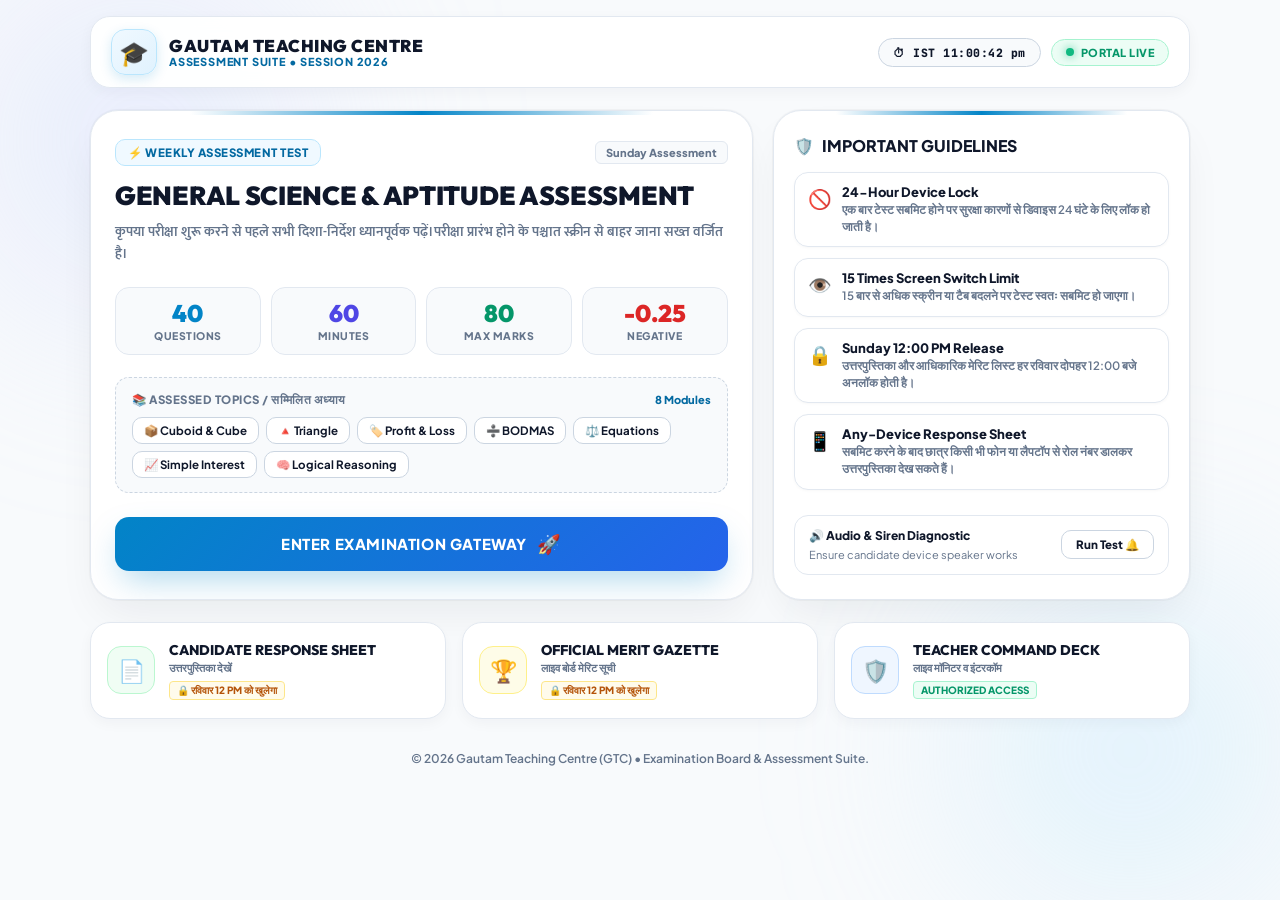
==== index.html @ b6282a98 "Add files via upload" ====
<!DOCTYPE html>
<html lang="en">
<head>
    <meta charset="UTF-8">
    <meta name="viewport" content="width=device-width, initial-scale=1.0, maximum-scale=5.0, user-scalable=yes">
    <meta name="referrer" content="no-referrer">
    <meta name="theme-color" content="#0284c7">
    <meta name="description" content="Gautam Teaching Centre (GTC) - National Standard Computer-Based Examination Gateway and Academic Assessment Suite 2026.">
    <title>Gautam Teaching Centre | Official Online Examination Gateway</title>
    
    <!-- 🌐 High-Performance Google Web Fonts -->
    <link rel="preconnect" href="https://fonts.googleapis.com">
    <link rel="preconnect" href="https://fonts.gstatic.com" crossorigin>
    <link href="https://fonts.googleapis.com/css2?family=Outfit:wght@500;600;700;800;900&family=Plus+Jakarta+Sans:wght@400;500;600;700;800&family=Mukta:wght@500;600;700;800&family=JetBrains+Mono:wght@600;700;800&display=swap" rel="stylesheet">

    <style>
        /* ==========================================================================
           🎨 1. CORE DESIGN TOKENS & SYSTEM VARIABLES
           ========================================================================== */
        :root {
            --primary: #0284c7;
            --primary-deep: #0369a1;
            --primary-light: #38bdf8;
            --primary-soft: #f0f9ff;
            --primary-border: #bae6fd;
            --primary-glow: rgba(2, 132, 199, 0.28);

            --accent: #4f46e5;
            --accent-deep: #3730a3;
            --accent-soft: #eef2ff;
            --accent-border: #c7d2fe;

            --royal-gold: #d97706;
            --royal-gold-light: #fef3c7;
            --royal-gold-border: #fde68a;

            --bg-page: #f8fafc;
            --surface: #ffffff;
            --surface-muted: #f8fafc;
            --surface-hover: #f1f5f9;

            --border-light: #e2e8f0;
            --border-card: #cbd5e1;
            --border-focus: #0284c7;

            --text-heading: #0f172a;
            --text-body: #334155;
            --text-muted: #64748b;
            --text-inverted: #ffffff;

            --success: #10b981;
            --success-deep: #059669;
            --success-bg: #ecfdf5;
            --success-border: #a7f3d0;
            --success-glow: rgba(16, 185, 129, 0.25);

            --warning: #f59e0b;
            --warning-deep: #b45309;
            --warning-bg: #fffbeb;
            --warning-border: #fde68a;

            --danger: #ef4444;
            --danger-deep: #dc2626;
            --danger-bg: #fef2f2;
            --danger-border: #fecaca;
            --danger-glow: rgba(239, 68, 68, 0.25);

            --radius-xs: 6px;
            --radius-sm: 10px;
            --radius-md: 14px;
            --radius-lg: 20px;
            --radius-xl: 28px;
            --radius-full: 9999px;

            --shadow-subtle: 0 4px 14px rgba(15, 23, 42, 0.04);
            --shadow-card: 0 20px 45px -12px rgba(15, 23, 42, 0.08), 0 0 1px 1px rgba(15, 23, 42, 0.04);
            --shadow-float: 0 14px 34px -8px rgba(2, 132, 199, 0.35);
            --shadow-modal: 0 30px 70px -15px rgba(15, 23, 42, 0.35);

            --transition-smooth: all 0.22s cubic-bezier(0.4, 0, 0.2, 1);
            --font-main: 'Plus Jakarta Sans', -apple-system, BlinkMacSystemFont, "Segoe UI", Roboto, sans-serif;
            --font-display: 'Outfit', sans-serif;
            --font-hindi: 'Mukta', sans-serif;
            --font-mono: 'JetBrains Mono', monospace;
        }

        /* ==========================================================================
           🛡️ 2. GLOBAL RESET & BASE VIEWPORT LOCK
           ========================================================================== */
        *, *::before, *::after {
            margin: 0;
            padding: 0;
            box-sizing: border-box;
            font-family: var(--font-main);
            -webkit-tap-highlight-color: transparent;
            -webkit-font-smoothing: antialiased;
            text-rendering: optimizeLegibility;
        }

        html {
            scroll-behavior: smooth;
            font-size: 15px;
        }

        html, body {
            overscroll-behavior-y: contain !important;
            touch-action: pan-x pan-y;
        }

        body {
            background-color: var(--bg-page);
            min-height: 100vh;
            color: var(--text-heading);
            display: flex;
            flex-direction: column;
            align-items: center;
            justify-content: flex-start;
            position: relative;
            overflow-x: hidden;
            padding: 16px 14px 90px;
        }

        /* Ambient Lighting Backdrops */
        .ambient-glow-left {
            position: fixed;
            width: 520px;
            height: 520px;
            background: radial-gradient(circle, rgba(199, 210, 254, 0.45) 0%, rgba(248, 250, 252, 0) 70%);
            top: -120px;
            left: -120px;
            border-radius: 50%;
            filter: blur(85px);
            z-index: 0;
            pointer-events: none;
        }

        .ambient-glow-right {
            position: fixed;
            width: 480px;
            height: 480px;
            background: radial-gradient(circle, rgba(186, 230, 253, 0.5) 0%, rgba(248, 250, 252, 0) 70%);
            bottom: -90px;
            right: -90px;
            border-radius: 50%;
            filter: blur(85px);
            z-index: 0;
            pointer-events: none;
        }

        /* ==========================================================================
           🏛️ 3. TOP COMMAND HEADER & STATUS BAR
           ========================================================================== */
        .portal-header {
            width: 100%;
            max-width: 1100px;
            background: rgba(255, 255, 255, 0.94);
            backdrop-filter: blur(14px);
            -webkit-backdrop-filter: blur(14px);
            border: 1.5px solid var(--border-light);
            border-radius: var(--radius-lg);
            padding: 12px 20px;
            display: flex;
            justify-content: space-between;
            align-items: center;
            box-shadow: var(--shadow-subtle);
            margin-bottom: 22px;
            position: relative;
            z-index: 20;
            flex-wrap: wrap;
            gap: 12px;
        }

        .brand-cluster {
            display: flex;
            align-items: center;
            gap: 12px;
            user-select: none;
        }

        .brand-logo-disc {
            width: 46px;
            height: 46px;
            background: linear-gradient(135deg, var(--primary-soft) 0%, #e0f2fe 100%);
            border: 1.8px solid var(--primary-border);
            border-radius: var(--radius-md);
            display: flex;
            align-items: center;
            justify-content: center;
            font-size: 24px;
            box-shadow: 0 4px 12px rgba(2, 132, 199, 0.16);
            transition: var(--transition-smooth);
            cursor: pointer;
            position: relative;
        }

        .brand-logo-disc:hover {
            transform: scale(1.06) rotate(-3deg);
            border-color: var(--primary);
        }

        .brand-logo-disc:active {
            transform: scale(0.94);
        }

        .brand-taglines h1 {
            font-family: var(--font-display);
            font-size: 17px;
            font-weight: 900;
            letter-spacing: 0.5px;
            color: var(--text-heading);
            text-transform: uppercase;
            line-height: 1.15;
        }

        .brand-taglines p {
            font-size: 11px;
            color: var(--primary-deep);
            font-weight: 800;
            letter-spacing: 0.8px;
            text-transform: uppercase;
        }

        .header-actions-cluster {
            display: flex;
            align-items: center;
            gap: 10px;
            flex-wrap: wrap;
        }

        .live-clock-pill {
            display: inline-flex;
            align-items: center;
            gap: 6px;
            background: var(--surface-muted);
            border: 1.2px solid var(--border-card);
            padding: 6px 14px;
            border-radius: var(--radius-full);
            font-family: var(--font-mono);
            font-size: 11.5px;
            font-weight: 800;
            color: var(--text-heading);
            letter-spacing: 0.5px;
        }

        .status-indicator-pill {
            display: inline-flex;
            align-items: center;
            gap: 7px;
            background: var(--success-bg);
            border: 1.5px solid var(--success-border);
            color: var(--success-deep);
            padding: 6px 14px;
            border-radius: var(--radius-full);
            font-size: 11px;
            font-weight: 800;
            text-transform: uppercase;
            letter-spacing: 0.5px;
        }

        .status-dot-pulse {
            width: 8px;
            height: 8px;
            background: #10b981;
            border-radius: 50%;
            box-shadow: 0 0 10px rgba(16, 185, 129, 0.8);
            animation: pulseAura 1.6s infinite ease-in-out;
        }

        @keyframes pulseAura {
            0%, 100% { transform: scale(1); opacity: 1; }
            50% { transform: scale(1.35); opacity: 0.45; }
        }

        /* ==========================================================================
           📦 4. MAIN ASSESSMENT GRID LAYOUT
           ========================================================================== */
        .portal-grid {
            width: 100%;
            max-width: 1100px;
            display: grid;
            grid-template-columns: 1.35fr 0.85fr;
            gap: 20px;
            position: relative;
            z-index: 10;
        }

        .glass-card {
            background: var(--surface);
            border: 1.5px solid var(--border-light);
            border-radius: var(--radius-xl);
            padding: 28px 24px;
            box-shadow: var(--shadow-card);
            position: relative;
            overflow: hidden;
            display: flex;
            flex-direction: column;
            justify-content: space-between;
            transition: var(--transition-smooth);
        }

        .glass-card::before {
            content: '';
            position: absolute;
            top: 0;
            left: 15%;
            right: 15%;
            height: 3.5px;
            background: linear-gradient(90deg, transparent, var(--primary), transparent);
        }

        .card-heading-strip {
            display: flex;
            justify-content: space-between;
            align-items: center;
            margin-bottom: 14px;
            flex-wrap: wrap;
            gap: 8px;
        }

        .assessment-badge {
            display: inline-flex;
            align-items: center;
            gap: 6px;
            background: var(--primary-soft);
            border: 1.2px solid var(--primary-border);
            color: var(--primary-deep);
            padding: 5px 12px;
            border-radius: var(--radius-sm);
            font-size: 11.5px;
            font-weight: 800;
            letter-spacing: 0.5px;
            text-transform: uppercase;
        }

        .session-sub-tag {
            font-size: 11px;
            font-weight: 800;
            color: var(--text-muted);
            background: var(--surface-muted);
            border: 1px solid var(--border-light);
            padding: 4px 10px;
            border-radius: var(--radius-xs);
        }

        .exam-title-display {
            font-family: var(--font-display);
            font-size: 26px;
            font-weight: 900;
            color: var(--text-heading);
            text-transform: uppercase;
            line-height: 1.25;
            margin-bottom: 8px;
            letter-spacing: -0.3px;
        }

        .exam-desc-hindi {
            font-family: var(--font-hindi);
            font-size: 14px;
            color: var(--text-muted);
            line-height: 1.6;
            margin-bottom: 22px;
            font-weight: 600;
        }

        /* 4-Point Metrics Quad */
        .metrics-quad-grid {
            display: grid;
            grid-template-columns: repeat(4, 1fr);
            gap: 10px;
            margin-bottom: 22px;
        }

        .metric-cell {
            background: var(--surface-muted);
            border: 1.5px solid var(--border-light);
            border-radius: var(--radius-md);
            padding: 12px 6px;
            text-align: center;
            transition: var(--transition-smooth);
        }

        .metric-cell:hover {
            transform: translateY(-2px);
            background: #ffffff;
            border-color: var(--primary-border);
            box-shadow: 0 6px 16px -4px var(--primary-glow);
        }

        .metric-value {
            font-family: var(--font-display);
            font-size: 24px;
            font-weight: 900;
            line-height: 1.1;
            margin-bottom: 2px;
        }

        .metric-label {
            font-size: 10.5px;
            font-weight: 800;
            color: var(--text-muted);
            text-transform: uppercase;
            letter-spacing: 0.5px;
        }

        /* Topics Cloud */
        .topics-cloud-box {
            background: var(--surface-muted);
            border: 1.5px dashed var(--border-card);
            border-radius: var(--radius-md);
            padding: 14px 16px;
            margin-bottom: 24px;
        }

        .topics-header-row {
            display: flex;
            justify-content: space-between;
            align-items: center;
            margin-bottom: 10px;
        }

        .topics-title-label {
            font-size: 11.5px;
            font-weight: 800;
            color: var(--text-muted);
            text-transform: uppercase;
            letter-spacing: 0.5px;
        }

        .topics-count-badge {
            font-size: 11px;
            font-weight: 800;
            color: var(--primary-deep);
        }

        .topics-cloud {
            display: flex;
            gap: 7px;
            flex-wrap: wrap;
        }

        .topic-pill {
            background: #ffffff;
            border: 1.2px solid var(--border-card);
            color: var(--text-heading);
            padding: 5px 11px;
            border-radius: var(--radius-sm);
            font-size: 11.5px;
            font-weight: 700;
            display: inline-flex;
            align-items: center;
            gap: 5px;
            transition: var(--transition-smooth);
        }

        .topic-pill:hover {
            border-color: var(--primary);
            color: var(--primary-deep);
            background: var(--primary-soft);
        }

        /* Launch Examination CTA Button */
        .btn-primary-launch {
            width: 100%;
            min-height: 54px;
            background: linear-gradient(135deg, #0284c7 0%, #2563eb 100%);
            color: #ffffff;
            border: none;
            border-radius: var(--radius-md);
            font-size: 15px;
            font-weight: 800;
            letter-spacing: 0.6px;
            text-transform: uppercase;
            cursor: pointer;
            box-shadow: var(--shadow-float);
            display: flex;
            align-items: center;
            justify-content: center;
            gap: 10px;
            text-decoration: none;
            transition: var(--transition-smooth);
            position: relative;
            overflow: hidden;
            user-select: none;
        }

        .btn-primary-launch::after {
            content: '';
            position: absolute;
            top: 0; left: -100%; width: 60%; height: 100%;
            background: linear-gradient(90deg, transparent, rgba(255, 255, 255, 0.25), transparent);
            transform: skewX(-25deg);
            animation: shineSweep 4s infinite ease-in-out;
        }

        @keyframes shineSweep {
            0% { left: -100%; }
            20% { left: 140%; }
            100% { left: 140%; }
        }

        .btn-primary-launch:hover {
            transform: translateY(-2px);
            box-shadow: 0 16px 36px -6px rgba(37, 99, 235, 0.55);
        }

        .btn-primary-launch:active {
            transform: translateY(1px);
        }

        /* Instructions & Rules Side Column */
        .rules-column-title {
            font-family: var(--font-display);
            font-size: 16px;
            font-weight: 900;
            color: var(--text-heading);
            text-transform: uppercase;
            margin-bottom: 16px;
            display: flex;
            align-items: center;
            gap: 8px;
        }

        .rules-cards-stack {
            display: flex;
            flex-direction: column;
            gap: 11px;
            margin-bottom: 20px;
        }

        .rule-item-card {
            display: flex;
            align-items: flex-start;
            gap: 10px;
            background: #ffffff;
            border: 1.2px solid var(--border-light);
            padding: 11px 13px;
            border-radius: var(--radius-md);
            box-shadow: 0 1px 3px rgba(15, 23, 42, 0.03);
            transition: var(--transition-smooth);
        }

        .rule-item-card:hover {
            border-color: var(--border-card);
            transform: translateX(2px);
        }

        .rule-icon-box {
            font-size: 19px;
            flex-shrink: 0;
            margin-top: 2px;
        }

        .rule-item-card h5 {
            font-size: 13px;
            font-weight: 800;
            color: var(--text-heading);
            margin-bottom: 2px;
        }

        .rule-item-card p {
            font-size: 11.5px;
            color: var(--text-muted);
            line-height: 1.45;
            font-weight: 600;
        }

        /* Diagnostic & Audio Tool Strip */
        .system-readiness-box {
            background: #ffffff;
            border: 1.5px solid var(--border-light);
            border-radius: var(--radius-md);
            padding: 12px 14px;
            display: flex;
            align-items: center;
            justify-content: space-between;
            margin-top: auto;
        }

        .action-chip-btn {
            background: #ffffff;
            border: 1.4px solid var(--border-card);
            color: var(--text-heading);
            padding: 6px 14px;
            border-radius: var(--radius-sm);
            font-size: 11.5px;
            font-weight: 800;
            cursor: pointer;
            display: inline-flex;
            align-items: center;
            gap: 6px;
            transition: var(--transition-smooth);
            user-select: none;
            outline: none;
        }

        .action-chip-btn:hover {
            border-color: var(--primary);
            color: var(--primary);
            background: var(--primary-soft);
            transform: translateY(-1px);
        }

        /* ==========================================================================
           ⚡ 5. UNIVERSAL QUICK NAVIGATION DOCK (SUNDAY 12:00 PM LOCK APPLIED)
           ========================================================================== */
        .quick-nav-dock {
            width: 100%;
            max-width: 1100px;
            margin: 22px auto 0;
            display: grid;
            grid-template-columns: repeat(3, 1fr);
            gap: 16px;
            position: relative;
            z-index: 10;
        }

        .dock-card {
            background: var(--surface);
            border: 1.5px solid var(--border-light);
            border-radius: var(--radius-lg);
            padding: 18px 16px;
            display: flex;
            align-items: center;
            gap: 14px;
            cursor: pointer;
            box-shadow: var(--shadow-subtle);
            transition: var(--transition-smooth);
            user-select: none;
            position: relative;
            overflow: hidden;
        }

        .dock-card:hover {
            transform: translateY(-3px);
            border-color: var(--primary-border);
            box-shadow: var(--shadow-card);
        }

        .dock-icon-box {
            width: 48px;
            height: 48px;
            border-radius: var(--radius-md);
            display: flex;
            align-items: center;
            justify-content: center;
            font-size: 22px;
            flex-shrink: 0;
        }

        .dock-icon-box.sheet {
            background: #f0fdf4;
            border: 1.5px solid #bbf7d0;
            color: #16a34a;
        }

        .dock-icon-box.result {
            background: #fefce8;
            border: 1.5px solid #fef08a;
            color: #ca8a04;
        }

        .dock-icon-box.admin {
            background: #eff6ff;
            border: 1.5px solid #bfdbfe;
            color: #2563eb;
        }

        .dock-text h4 {
            font-family: var(--font-display);
            font-size: 14px;
            font-weight: 800;
            color: var(--text-heading);
            text-transform: uppercase;
            margin-bottom: 2px;
        }

        .dock-text p {
            font-size: 11px;
            color: var(--text-muted);
            font-weight: 600;
            line-height: 1.35;
        }

        .locked-tag-badge {
            display: inline-flex;
            align-items: center;
            gap: 4px;
            background: #fffbeb;
            border: 1px solid #fde68a;
            color: #b45309;
            padding: 2px 7px;
            border-radius: 4px;
            font-size: 10px;
            font-weight: 800;
            margin-top: 5px;
            text-transform: uppercase;
        }

        .unlocked-tag-badge {
            display: inline-flex;
            align-items: center;
            gap: 4px;
            background: #ecfdf5;
            border: 1px solid #a7f3d0;
            color: #059669;
            padding: 2px 7px;
            border-radius: 4px;
            font-size: 10px;
            font-weight: 800;
            margin-top: 5px;
            text-transform: uppercase;
        }

        /* ==========================================================================
           🔍 6. CANDIDATE CROSS-DEVICE FAST ROLL LOOKUP WIDGET
           ========================================================================== */
        .lookup-widget-section {
            width: 100%;
            max-width: 1100px;
            margin-top: 20px;
            background: #ffffff;
            border: 1.5px solid var(--border-light);
            border-radius: var(--radius-lg);
            padding: 18px 20px;
            box-shadow: var(--shadow-subtle);
            position: relative;
            z-index: 10;
        }

        .lookup-widget-header {
            display: flex;
            justify-content: space-between;
            align-items: center;
            margin-bottom: 12px;
            flex-wrap: wrap;
            gap: 8px;
        }

        .lookup-widget-header h3 {
            font-family: var(--font-display);
            font-size: 14px;
            font-weight: 800;
            color: var(--text-heading);
            text-transform: uppercase;
            display: flex;
            align-items: center;
            gap: 6px;
        }

        .lookup-input-cluster {
            display: flex;
            gap: 10px;
            flex-wrap: wrap;
        }

        .lookup-input {
            flex: 1;
            min-width: 240px;
            height: 46px;
            padding: 10px 16px;
            background: var(--surface-muted);
            border: 1.5px solid var(--border-card);
            border-radius: var(--radius-md);
            font-family: var(--font-mono);
            font-size: 13.5px;
            font-weight: 800;
            color: var(--text-heading);
            outline: none;
            text-transform: uppercase;
            letter-spacing: 1.5px;
            transition: var(--transition-smooth);
        }

        .lookup-input:focus {
            background: #ffffff;
            border-color: var(--primary);
            box-shadow: 0 0 0 3px var(--primary-glow);
        }

        /* ==========================================================================
           🔒 7. MASTER ADMIN PASSCODE MODAL (KEY: GK9890)
           ========================================================================== */
        .modal-overlay {
            position: fixed;
            inset: 0;
            background: rgba(15, 23, 42, 0.78);
            backdrop-filter: blur(10px);
            -webkit-backdrop-filter: blur(10px);
            display: none;
            justify-content: center;
            align-items: center;
            padding: 20px;
            z-index: 99999;
        }

        .modal-box {
            background: #ffffff;
            border: 1.5px solid var(--border-light);
            border-radius: var(--radius-xl);
            max-width: 440px;
            width: 100%;
            padding: 28px 24px;
            text-align: center;
            box-shadow: var(--shadow-modal);
            position: relative;
            animation: modalFadeIn 0.24s cubic-bezier(0.4, 0, 0.2, 1);
        }

        @keyframes modalFadeIn {
            from { opacity: 0; transform: scale(0.92) translateY(12px); }
            to { opacity: 1; transform: scale(1) translateY(0); }
        }

        .icon-crest-wrap {
            width: 60px;
            height: 60px;
            background: linear-gradient(135deg, var(--primary-soft) 0%, #e0f2fe 100%);
            border: 1.8px solid var(--primary-border);
            border-radius: var(--radius-lg);
            display: flex;
            align-items: center;
            justify-content: center;
            margin: 0 auto 14px;
            font-size: 28px;
            box-shadow: 0 8px 22px -6px rgba(2, 132, 199, 0.25);
        }

        .modal-pass-input {
            width: 100%;
            height: 50px;
            padding: 12px;
            background: #f8fafc;
            border: 1.8px solid var(--border-card);
            border-radius: var(--radius-md);
            color: var(--text-heading);
            font-family: var(--font-mono);
            font-size: 15px;
            text-align: center;
            font-weight: 800;
            letter-spacing: 3px;
            outline: none;
            box-sizing: border-box;
            margin-bottom: 8px;
            text-transform: uppercase;
            transition: var(--transition-smooth);
        }

        .modal-pass-input:focus {
            border-color: var(--primary);
            background: #ffffff;
            box-shadow: 0 0 0 3.5px var(--primary-glow);
        }

        .modal-err-msg {
            color: var(--danger-deep);
            background: var(--danger-bg);
            border: 1px solid var(--danger-border);
            padding: 8px 12px;
            border-radius: var(--radius-sm);
            font-size: 12px;
            font-weight: 700;
            margin-bottom: 14px;
            display: none;
        }

        /* Floating Toast */
        #portalToast {
            position: fixed;
            bottom: 26px;
            background: #0f172a;
            color: #ffffff;
            padding: 11px 22px;
            border-radius: var(--radius-full);
            font-size: 12.5px;
            font-weight: 700;
            z-index: 100002;
            display: none;
            box-shadow: 0 10px 25px rgba(0, 0, 0, 0.25);
            animation: toastPop 0.25s ease;
        }

        @keyframes toastPop {
            from { transform: translateY(15px); opacity: 0; }
            to { transform: translateY(0); opacity: 1; }
        }

        /* Footer */
        .portal-footer {
            margin-top: 32px;
            font-size: 12px;
            color: var(--text-muted);
            font-weight: 600;
            text-align: center;
            user-select: none;
        }

        /* ==========================================================================
           📱 8. ADVANCED RESPONSIVE DESIGN (<820px, <540px)
           ========================================================================== */
        @media (max-width: 820px) {
            body {
                padding: 10px 10px 90px;
            }

            .portal-grid {
                grid-template-columns: 1fr;
            }

            .quick-nav-dock {
                grid-template-columns: 1fr;
            }

            .metrics-quad-grid {
                grid-template-columns: repeat(2, 1fr);
            }

            .exam-title-display {
                font-size: 22px;
            }

            .portal-header {
                padding: 10px 14px;
            }

            .brand-taglines h1 {
                font-size: 15px;
            }
        }

        @media (max-width: 480px) {
            .glass-card {
                padding: 22px 16px;
            }

            .metric-value {
                font-size: 20px;
            }

            .dock-card {
                padding: 14px 12px;
            }
        }
    </style>
</head>

<body>

    <!-- 🌌 Ambient Lights -->
    <div class="ambient-glow-left"></div>
    <div class="ambient-glow-right"></div>

    <!-- 🔔 Notification Toast -->
    <div id="portalToast">Notification message</div>

    <!-- ==========================================================================
         🏛️ 1. TOP COMMAND HEADER
         ========================================================================== -->
    <header class="portal-header">
        <div class="brand-cluster">
            <div class="brand-logo-disc" id="secretAdminLogo">
                🎓
            </div>
            <div class="brand-taglines">
                <h1>GAUTAM TEACHING CENTRE</h1>
                <p id="portalHeaderSession">ASSESSMENT SUITE • SESSION 2026</p>
            </div>
        </div>

        <div class="header-actions-cluster">
            <div class="live-clock-pill" id="livePortalClock">⏱ IST --:--:--</div>
            <div class="status-indicator-pill">
                <span class="status-dot-pulse"></span>
                <span>Portal Live</span>
            </div>
        </div>
    </header>

    <!-- ==========================================================================
         📦 2. CORE ASSESSMENT OVERVIEW GRID
         ========================================================================== -->
    <main class="portal-grid">
        
        <!-- Left: Live Exam Briefing Card -->
        <section class="glass-card">
            <div>
                <div class="card-heading-strip">
                    <span class="assessment-badge" id="badgeExamType">
                        ⚡ WEEKLY ASSESSMENT TEST
                    </span>
                    <span class="session-sub-tag">Sunday Assessment</span>
                </div>

                <h2 class="exam-title-display" id="dispExamTitle">
                    General Science & Aptitude Assessment
                </h2>
                <p class="exam-desc-hindi" id="dispExamSubtitle">
                    कृपया परीक्षा शुरू करने से पहले सभी दिशा-निर्देश ध्यानपूर्वक पढ़ें। परीक्षा प्रारंभ होने के पश्चात स्क्रीन से बाहर जाना सख्त वर्जित है।
                </p>

                <!-- 📊 4-Point Metrics Quad -->
                <div class="metrics-quad-grid">
                    <div class="metric-cell">
                        <div class="metric-value" id="valQuestions" style="color: var(--primary);">40</div>
                        <div class="metric-label">Questions</div>
                    </div>
                    <div class="metric-cell">
                        <div class="metric-value" id="valDuration" style="color: #4f46e5;">60</div>
                        <div class="metric-label">Minutes</div>
                    </div>
                    <div class="metric-cell">
                        <div class="metric-value" id="valMaxMarks" style="color: #059669;">80</div>
                        <div class="metric-label">Max Marks</div>
                    </div>
                    <div class="metric-cell">
                        <div class="metric-value" id="valNegative" style="color: #dc2626;">-0.25</div>
                        <div class="metric-label">Negative</div>
                    </div>
                </div>

                <!-- 🏷️ Dynamic Topics Cloud -->
                <div class="topics-cloud-box">
                    <div class="topics-header-row">
                        <span class="topics-title-label">
                            📚 Assessed Topics / सम्मिलित अध्याय
                        </span>
                        <span class="topics-count-badge" id="dispTopicCount">8 Modules</span>
                    </div>
                    <div class="topics-cloud" id="topicsContainer">
                        <span class="topic-pill">📦 Cuboid & Cube</span>
                        <span class="topic-pill">🔺 Triangle</span>
                        <span class="topic-pill">🏷️ Profit & Loss</span>
                        <span class="topic-pill">➗ BODMAS</span>
                        <span class="topic-pill">⚖️ Equations</span>
                        <span class="topic-pill">📈 Simple Interest</span>
                        <span class="topic-pill">🧠 Logical Reasoning</span>
                    </div>
                </div>
            </div>

            <!-- Primary Action Launch Button -->
            <a href="auth.html" style="text-decoration: none;">
                <button type="button" class="btn-primary-launch">
                    <span>Enter Examination Gateway</span>
                    <span style="font-size: 19px;">🚀</span>
                </button>
            </a>
        </section>

        <!-- Right: Rules & Diagnostics Card -->
        <section class="glass-card" style="padding: 24px 20px;">
            <div>
                <h3 class="rules-column-title">
                    <span>🛡️</span>
                    <span>Important Guidelines</span>
                </h3>

                <div class="rules-cards-stack">
                    <div class="rule-item-card" id="deviceLockRuleCard" onclick="handleDeviceLockTap()" style="cursor: pointer; user-select: none;">
                        <span class="rule-icon-box" style="color: #dc2626;">🚫</span>
                        <div>
                            <h5>24-Hour Device Lock</h5>
                            <p>एक बार टेस्ट सबमिट होने पर सुरक्षा कारणों से डिवाइस 24 घंटे के लिए लॉक हो जाती है।</p>
                        </div>
                    </div>

                    <div class="rule-item-card">
                        <span class="rule-icon-box" style="color: #b45309;">👁️</span>
                        <div>
                            <h5>15 Times Screen Switch Limit</h5>
                            <p>15 बार से अधिक स्क्रीन या टैब बदलने पर टेस्ट स्वतः सबमिट हो जाएगा।</p>
                        </div>
                    </div>

                    <div class="rule-item-card">
                        <span class="rule-icon-box" style="color: #0284c7;">🔒</span>
                        <div>
                            <h5>Sunday 12:00 PM Release</h5>
                            <p>उत्तरपुस्तिका और आधिकारिक मेरिट लिस्ट हर रविवार दोपहर 12:00 बजे अनलॉक होती है।</p>
                        </div>
                    </div>

                    <div class="rule-item-card">
                        <span class="rule-icon-box" style="color: #10b981;">📱</span>
                        <div>
                            <h5>Any-Device Response Sheet</h5>
                            <p>सबमिट करने के बाद छात्र किसी भी फोन या लैपटॉप से रोल नंबर डालकर उत्तरपुस्तिका देख सकते हैं।</p>
                        </div>
                    </div>
                </div>
            </div>

            <!-- Diagnostics -->
            <div class="system-readiness-box">
                <div>
                    <span style="font-size: 12px; font-weight: 800; color: var(--text-heading); display: block;">🔊 Audio & Siren Diagnostic</span>
                    <span style="font-size: 11px; color: var(--text-muted);">Ensure candidate device speaker works</span>
                </div>
                <button type="button" class="action-chip-btn" onclick="performSystemAudioCheck()">Run Test 🔔</button>
            </div>
        </section>
    </main>

    <!-- ==========================================================================
         ⚡ 3. QUICK NAVIGATION UTILITIES DOCK
         ========================================================================== -->
    <nav class="quick-nav-dock">
        <!-- Response Sheet Card -->
        <div class="dock-card" id="badgeDockResponse" onclick="handleLockedNavClick('response-sheet.html', 'Response Sheet')">
            <div class="dock-icon-box sheet">📄</div>
            <div class="dock-text">
                <h4>Candidate Response Sheet</h4>
                <p>उत्तरपुस्तिका देखें</p>
                <div id="badgeLockResponse" class="locked-tag-badge">🔒 रविवार 12 PM को खुलेगा</div>
            </div>
        </div>

        <!-- Merit List Card -->
        <div class="dock-card" id="badgeDockResult" onclick="handleLockedNavClick('result.html', 'Merit List')">
            <div class="dock-icon-box result">🏆</div>
            <div class="dock-text">
                <h4>Official Merit Gazette</h4>
                <p>लाइव बोर्ड मेरिट सूची</p>
                <div id="badgeLockResult" class="locked-tag-badge">🔒 रविवार 12 PM को खुलेga</div>
            </div>
        </div>

        <!-- Teacher Command Center -->
        <div class="dock-card" onclick="openAdminModal()">
            <div class="dock-icon-box admin">🛡️</div>
            <div class="dock-text">
                <h4>Teacher Command Deck</h4>
                <p>लाइव मॉनिटर व इंटरकॉम</p>
                <div class="unlocked-tag-badge">Authorized Access</div>
            </div>
        </div>
    </nav>

    <!-- ==========================================================================
         🔒 5. MASTER ADMIN PASSCODE MODAL
         ========================================================================== -->
    <div id="adminBypassModal" class="modal-overlay">
        <div class="modal-box">
            <div class="icon-crest-wrap">🛡️</div>
            <h3 id="adminModalTitle" style="font-family: var(--font-display); font-size: 19px; font-weight: 900; text-transform: uppercase; margin-bottom: 6px;">
                Authorization Required
            </h3>
            <p id="adminModalDesc" style="font-size: 13px; color: var(--text-muted); line-height: 1.5; margin-bottom: 18px; font-weight: 600;">
                यह अनुभाग केवल रविवार दोपहर 12:00 बजे अनलॉक होता है। अभी खोलने हेतु शिक्षक का मास्टर पासवर्ड दर्ज करें:
            </p>

            <input 
                type="password" 
                id="adminBypassPassInput" 
                placeholder="ENTER MASTER PASSCODE" 
                autocomplete="off" 
                class="modal-pass-input"
                oninput="this.value = this.value.toUpperCase()">

            <div id="adminBypassErr" class="modal-err-msg">
                ❌ अमान्य पासवर्ड! कृपया सही कोड दर्ज करें।
            </div>

            <div style="display: flex; gap: 10px;">
                <button type="button" class="btn-primary-launch" style="min-height: 46px; font-size: 13.5px;" onclick="verifyAdminBypass()">
                    Authorize & Open 🚀
                </button>
                <button type="button" class="action-chip-btn" style="min-height: 46px; padding: 0 18px;" onclick="closeAdminBypassModal()">
                    Cancel
                </button>
            </div>
        </div>
    </div>

    <!-- 🏷️ Footer -->
    <footer class="portal-footer">
        &copy; 2026 Gautam Teaching Centre (GTC) • Examination Board & Assessment Suite.
    </footer>

    <!-- Optional Question Bank Intake -->
    <script src="js/questions.js" onerror="this.onerror=null; console.log('Questions file linked.');"></script>

    <!-- ==========================================================================
         🧠 6. GATEWAY CONTROLLER JAVASCRIPT ENGINE
         ========================================================================== */ -->
    <script>
        const MASTER_PASS = "GK9890";
        const BACKUP_KEYS = ["GK9890"];
        let targetLockedUrl = "";

        /**
         * Check if unlocked by schedule:
         * Sunday >= 12:00 PM (IST)
         */
        function isUnlockedBySchedule() {
            const now = new Date();
            const day = now.getDay(); // 0 is Sunday
            const hour = now.getHours(); // 0 to 23
            return (day === 0 && hour >= 12);
        }

        window.addEventListener('DOMContentLoaded', () => {
            startLiveClock();
            updateScheduleLockBadges();
            initializeDynamicMetrics();
        });

        function initializeDynamicMetrics() {
            try {
                if (typeof questions !== 'undefined' && Array.isArray(questions) && questions.length > 0) {
                    const qCount = questions.length;
                    const maxMarks = (qCount * 2).toFixed(0);
                    
                    const elQ = document.getElementById("valQuestions");
                    const elM = document.getElementById("valMaxMarks");
                    if (elQ) elQ.textContent = qCount;
                    if (elM) elM.textContent = maxMarks;
                }
            } catch (e) {}
        }

        function updateScheduleLockBadges() {
            const isUnlocked = isUnlockedBySchedule() || sessionStorage.getItem("adminUnlockedAll") === "true";
            const bResp = document.getElementById("badgeLockResponse");
            const bRes = document.getElementById("badgeLockResult");

            if (isUnlocked) {
                if (bResp) { bResp.className = "unlocked-tag-badge"; bResp.textContent = "🟢 Unlocked"; }
                if (bRes) { bRes.className = "unlocked-tag-badge"; bRes.textContent = "🟢 Unlocked"; }
            } else {
                if (bResp) { bResp.className = "locked-tag-badge"; bResp.textContent = "🔒 रविवार 12 PM को खुलेगा"; }
                if (bRes) { bRes.className = "locked-tag-badge"; bRes.textContent = "🔒 रविवार 12 PM को खुलेगा"; }
            }
        }

        function handleLockedNavClick(destinationUrl, featureName) {
            const isUnlocked = isUnlockedBySchedule() || sessionStorage.getItem("adminUnlockedAll") === "true";
            if (isUnlocked) {
                window.location.href = destinationUrl;
            } else {
                targetLockedUrl = destinationUrl;
                openAdminBypassModal(featureName);
            }
        }

        function openAdminBypassModal(featureName) {
            const modal = document.getElementById("adminBypassModal");
            const title = document.getElementById("adminModalTitle");
            const err = document.getElementById("adminBypassErr");
            const input = document.getElementById("adminBypassPassInput");

            if (title && featureName) title.textContent = `${featureName} Locked 🔒`;
            if (err) err.style.display = "none";
            if (input) input.value = "";
            if (modal) modal.style.display = "flex";
            if (input) setTimeout(() => input.focus(), 150);
        }

        function closeAdminBypassModal() {
            const modal = document.getElementById("adminBypassModal");
            if (modal) modal.style.display = "none";
        }

        function verifyAdminBypass() {
            const input = document.getElementById("adminBypassPassInput");
            const err = document.getElementById("adminBypassErr");
            const entered = input ? input.value.trim().toUpperCase() : "";

            if (BACKUP_KEYS.includes(entered)) {
                sessionStorage.setItem("adminUnlockedAll", "true");
                sessionStorage.setItem("adminAuth", "true");
                sessionStorage.setItem("adminPassKey", entered);
                closeAdminBypassModal();
                showToast("✅ Authorization Confirmed! Opening...");
                setTimeout(() => {
                    window.location.href = targetLockedUrl || "admin-monitor.html";
                }, 350);
            } else {
                if (err) err.style.display = "block";
                if (input) { input.value = ""; input.focus(); }
            }
        }

        function openAdminModal() {
            targetLockedUrl = "admin-monitor.html";
            openAdminBypassModal("Teacher Deck");
        }

        // 5-Click secret logo trigger
        let logoClicks = 0;
        let logoTimer = null;
        const logo = document.getElementById("secretAdminLogo");
        if (logo) {
            logo.addEventListener("click", () => {
                logoClicks++;
                clearTimeout(logoTimer);
                logoTimer = setTimeout(() => { logoClicks = 0; }, 2500);
                if (logoClicks >= 5) {
                    logoClicks = 0;
                    openAdminModal();
                }
            });
        }

        // Keyboard Shortcut: Ctrl + Alt + A for Invigilator Deck
        document.addEventListener("keydown", (e) => {
            if (e.ctrlKey && e.altKey && e.key.toLowerCase() === "a") {
                e.preventDefault();
                openAdminModal();
            }
        });

        // 🔓 5-Tap Device Lock Reset Logic
        let deviceLockTapCount = 0;
        let deviceLockTapTimer = null;
        function handleDeviceLockTap() {
            deviceLockTapCount++;
            clearTimeout(deviceLockTapTimer);
            playKeyTapSound();
            deviceLockTapTimer = setTimeout(() => { deviceLockTapCount = 0; }, 3000);

            if (deviceLockTapCount < 5) {
                showToast(`⚡ Tap ${5 - deviceLockTapCount} more times to reset Device Lock 🔓`);
            } else {
                deviceLockTapCount = 0;
                try {
                    localStorage.removeItem("gtc_device_locked_timestamp");
                    localStorage.removeItem("gtc_device_locked_date");
                    localStorage.removeItem("testSubmitted");
                    localStorage.removeItem("gtc_exam_end_time");
                    localStorage.setItem("reattemptGranted", "true");
                } catch (e) {}

                performSystemAudioCheck();
                showToast("🔓 24-Hour Device Lock Reset Successfully! You can now start test.");
            }
        }

        function playKeyTapSound() {
            try {
                const AudioCtx = window.AudioContext || window.webkitAudioContext;
                const ctx = new AudioCtx();
                const osc = ctx.createOscillator();
                const gain = ctx.createGain();
                osc.type = "sine";
                osc.frequency.setValueAtTime(650, ctx.currentTime);
                gain.gain.setValueAtTime(0.08, ctx.currentTime);
                gain.gain.exponentialRampToValueAtTime(0.001, ctx.currentTime + 0.08);
                osc.connect(gain);
                gain.connect(ctx.destination);
                osc.start();
                osc.stop(ctx.currentTime + 0.09);
            } catch (e) {}
        }

        function startLiveClock() {
            function updateClock() {
                const clockEl = document.getElementById("livePortalClock");
                if (!clockEl) return;
                const now = new Date();
                clockEl.textContent = `⏱ IST ${now.toLocaleTimeString('en-IN', { hour12: true })}`;
            }
            updateClock();
            setInterval(updateClock, 1000);
        }

        function performSystemAudioCheck() {
            try {
                const AudioCtx = window.AudioContext || window.webkitAudioContext;
                const ctx = new AudioCtx();
                const osc = ctx.createOscillator();
                const gain = ctx.createGain();
                osc.type = "sine";
                osc.frequency.setValueAtTime(523.25, ctx.currentTime);
                osc.frequency.exponentialRampToValueAtTime(783.99, ctx.currentTime + 0.18);
                gain.gain.setValueAtTime(0.25, ctx.currentTime);
                gain.gain.exponentialRampToValueAtTime(0.001, ctx.currentTime + 0.5);
                osc.connect(gain);
                gain.connect(ctx.destination);
                osc.start();
                osc.stop(ctx.currentTime + 0.55);
                showToast("🔔 Audio Operational!");
            } catch (err) {
                showToast("⚠️ Audio permission needed.");
            }
        }

        function showToast(msg) {
            const toast = document.getElementById("portalToast");
            if (toast) {
                toast.textContent = msg;
                toast.style.display = "block";
                setTimeout(() => { toast.style.display = "none"; }, 3200);
            }
        }
    </script>
</body>
</html>
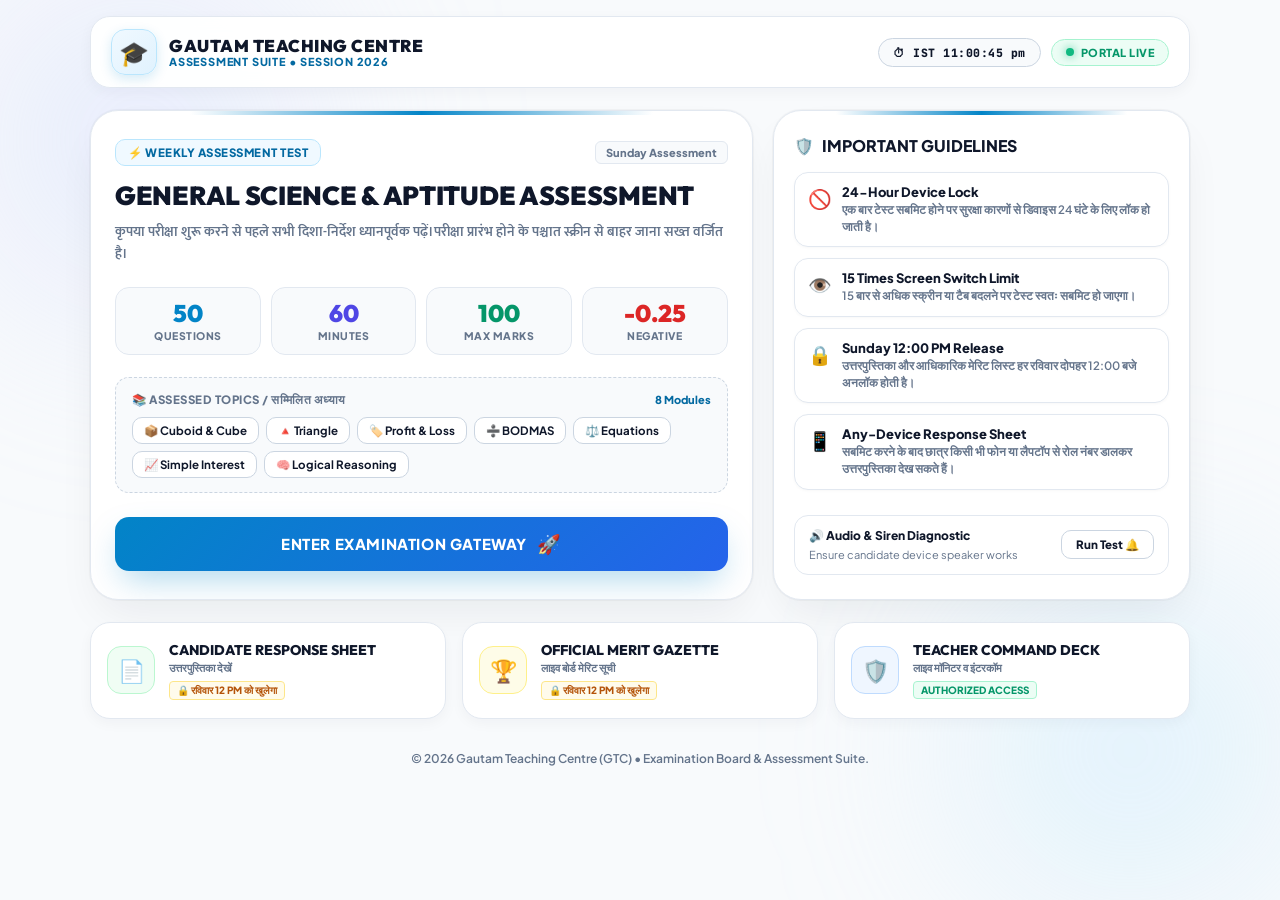
==== commit 764554eb: "Update index.html" ====
--- a/index.html
+++ b/index.html
@@ -1000,7 +1000,7 @@
                 <!-- 📊 4-Point Metrics Quad -->
                 <div class="metrics-quad-grid">
                     <div class="metric-cell">
-                        <div class="metric-value" id="valQuestions" style="color: var(--primary);">40</div>
+                        <div class="metric-value" id="valQuestions" style="color: var(--primary);">50</div>
                         <div class="metric-label">Questions</div>
                     </div>
                     <div class="metric-cell">
@@ -1008,7 +1008,7 @@
                         <div class="metric-label">Minutes</div>
                     </div>
                     <div class="metric-cell">
-                        <div class="metric-value" id="valMaxMarks" style="color: #059669;">80</div>
+                        <div class="metric-value" id="valMaxMarks" style="color: #059669;">100</div>
                         <div class="metric-label">Max Marks</div>
                     </div>
                     <div class="metric-cell">
@@ -1394,4 +1394,4 @@
         }
     </script>
 </body>
-</html>+</html>
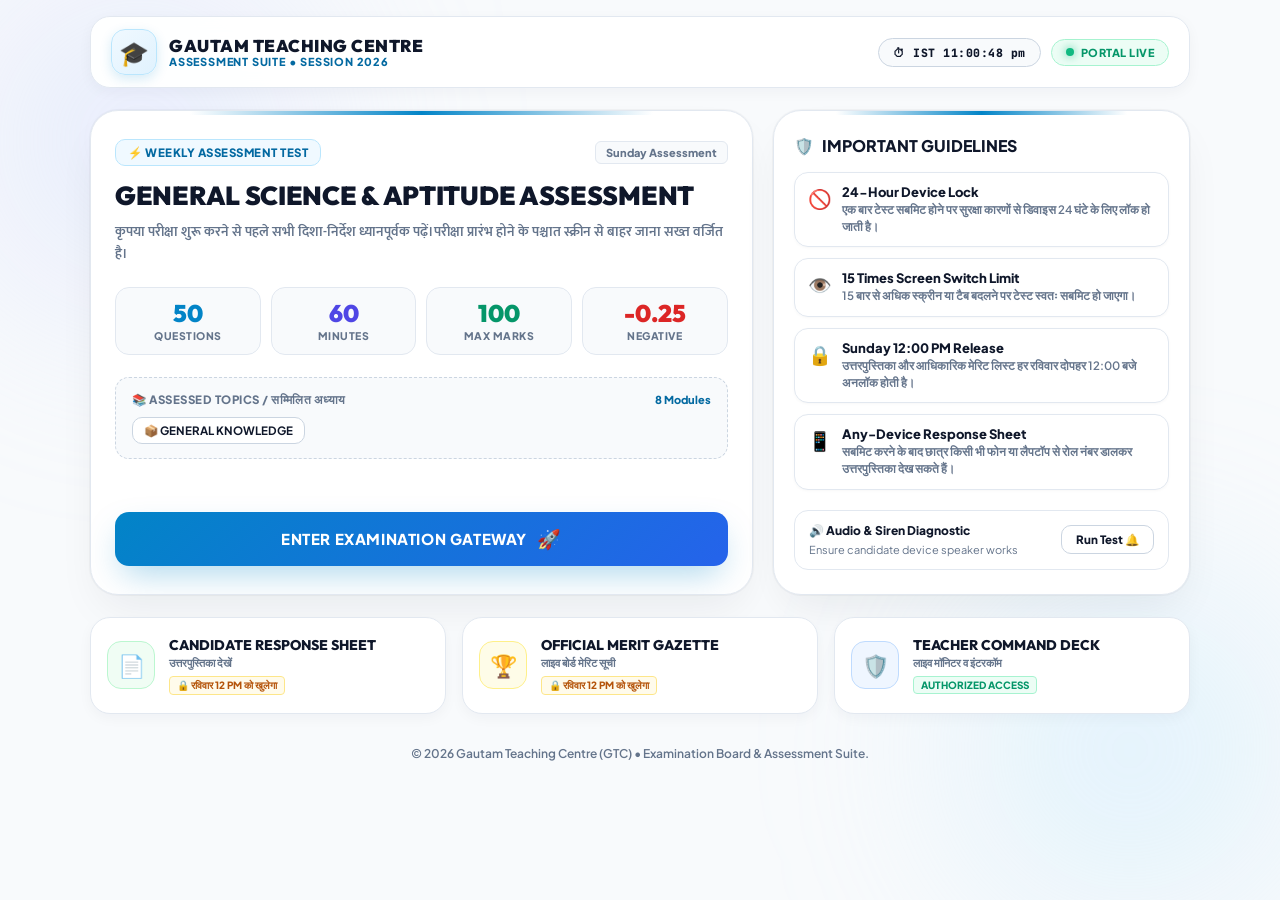
==== commit 67fe2571: "Update index.html" ====
--- a/index.html
+++ b/index.html
@@ -1026,13 +1026,13 @@
                         <span class="topics-count-badge" id="dispTopicCount">8 Modules</span>
                     </div>
                     <div class="topics-cloud" id="topicsContainer">
-                        <span class="topic-pill">📦 Cuboid & Cube</span>
-                        <span class="topic-pill">🔺 Triangle</span>
+                        <span class="topic-pill">📦 GENERAL KNOWLEDGE</span>
+                        <!-- <span class="topic-pill">🔺 Triangle</span>
                         <span class="topic-pill">🏷️ Profit & Loss</span>
                         <span class="topic-pill">➗ BODMAS</span>
                         <span class="topic-pill">⚖️ Equations</span>
                         <span class="topic-pill">📈 Simple Interest</span>
-                        <span class="topic-pill">🧠 Logical Reasoning</span>
+                        <span class="topic-pill">🧠 Logical Reasoning</span>-->
                     </div>
                 </div>
             </div>
